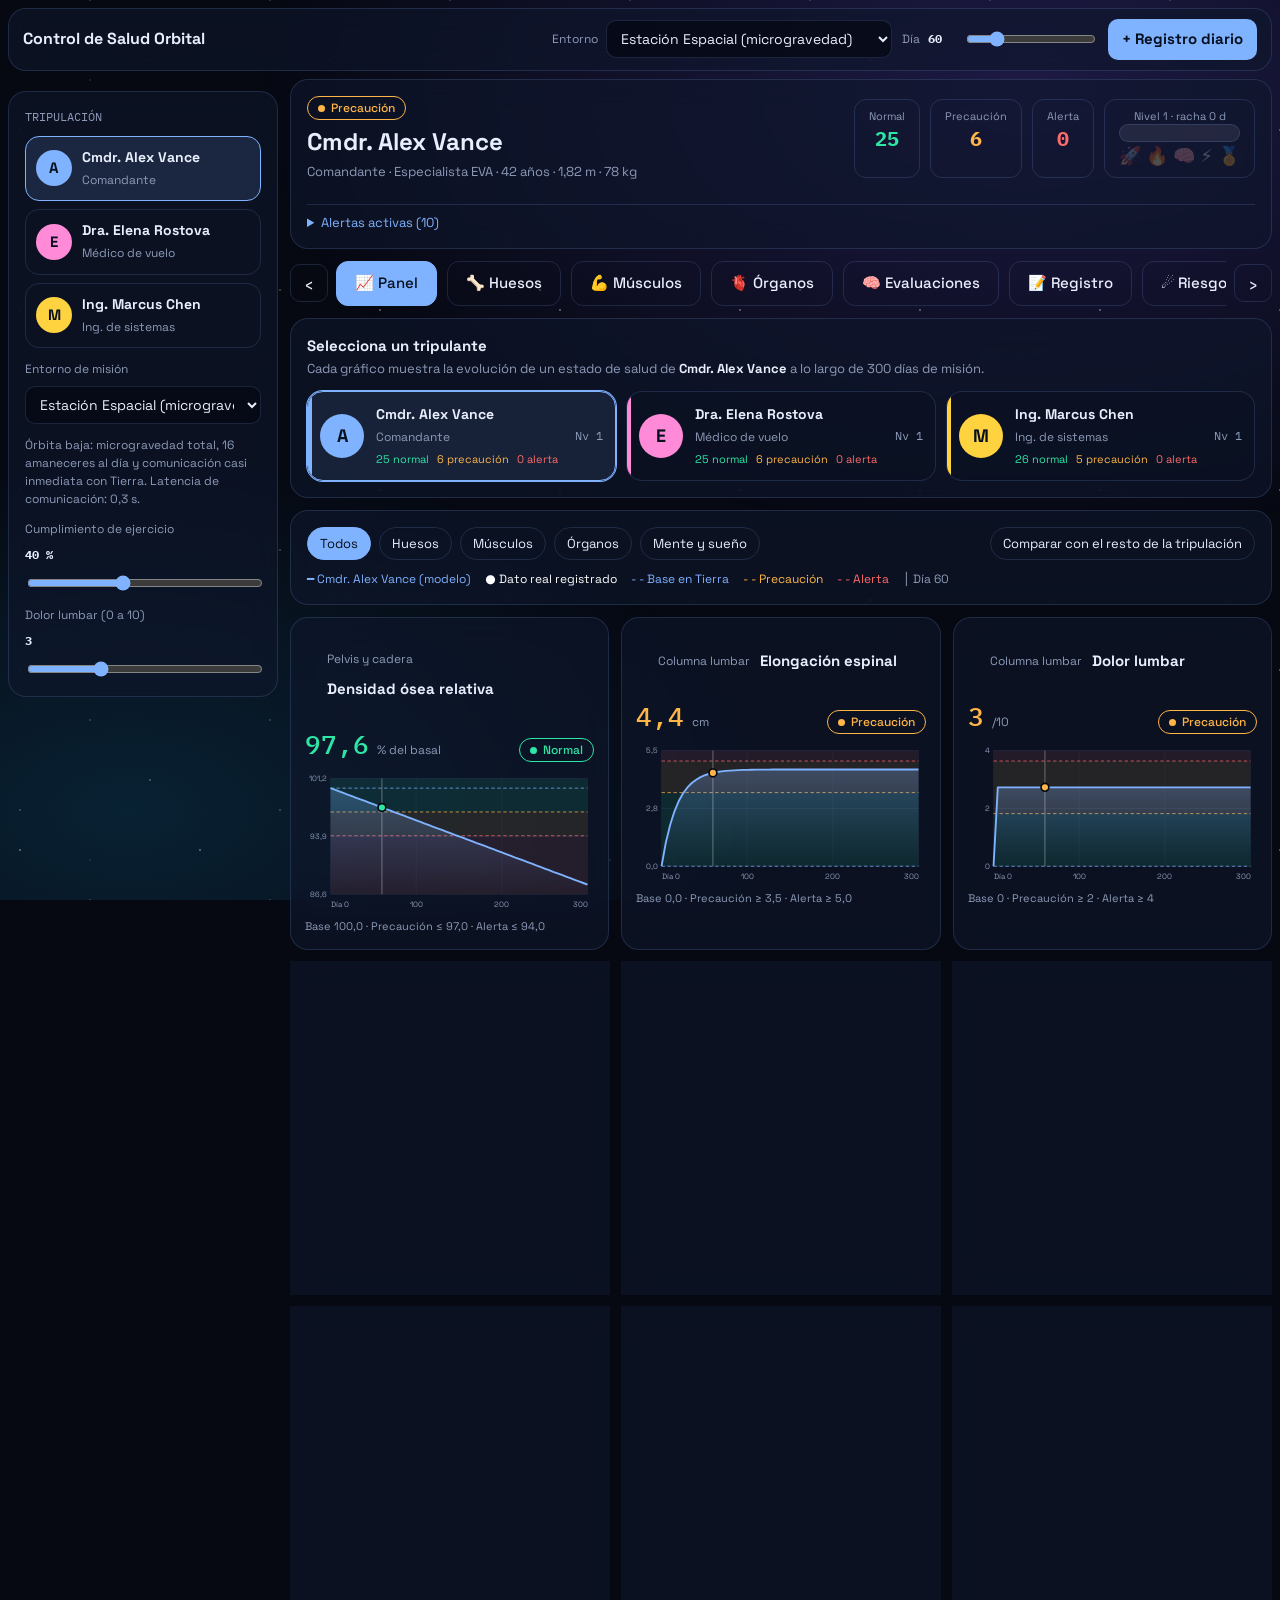
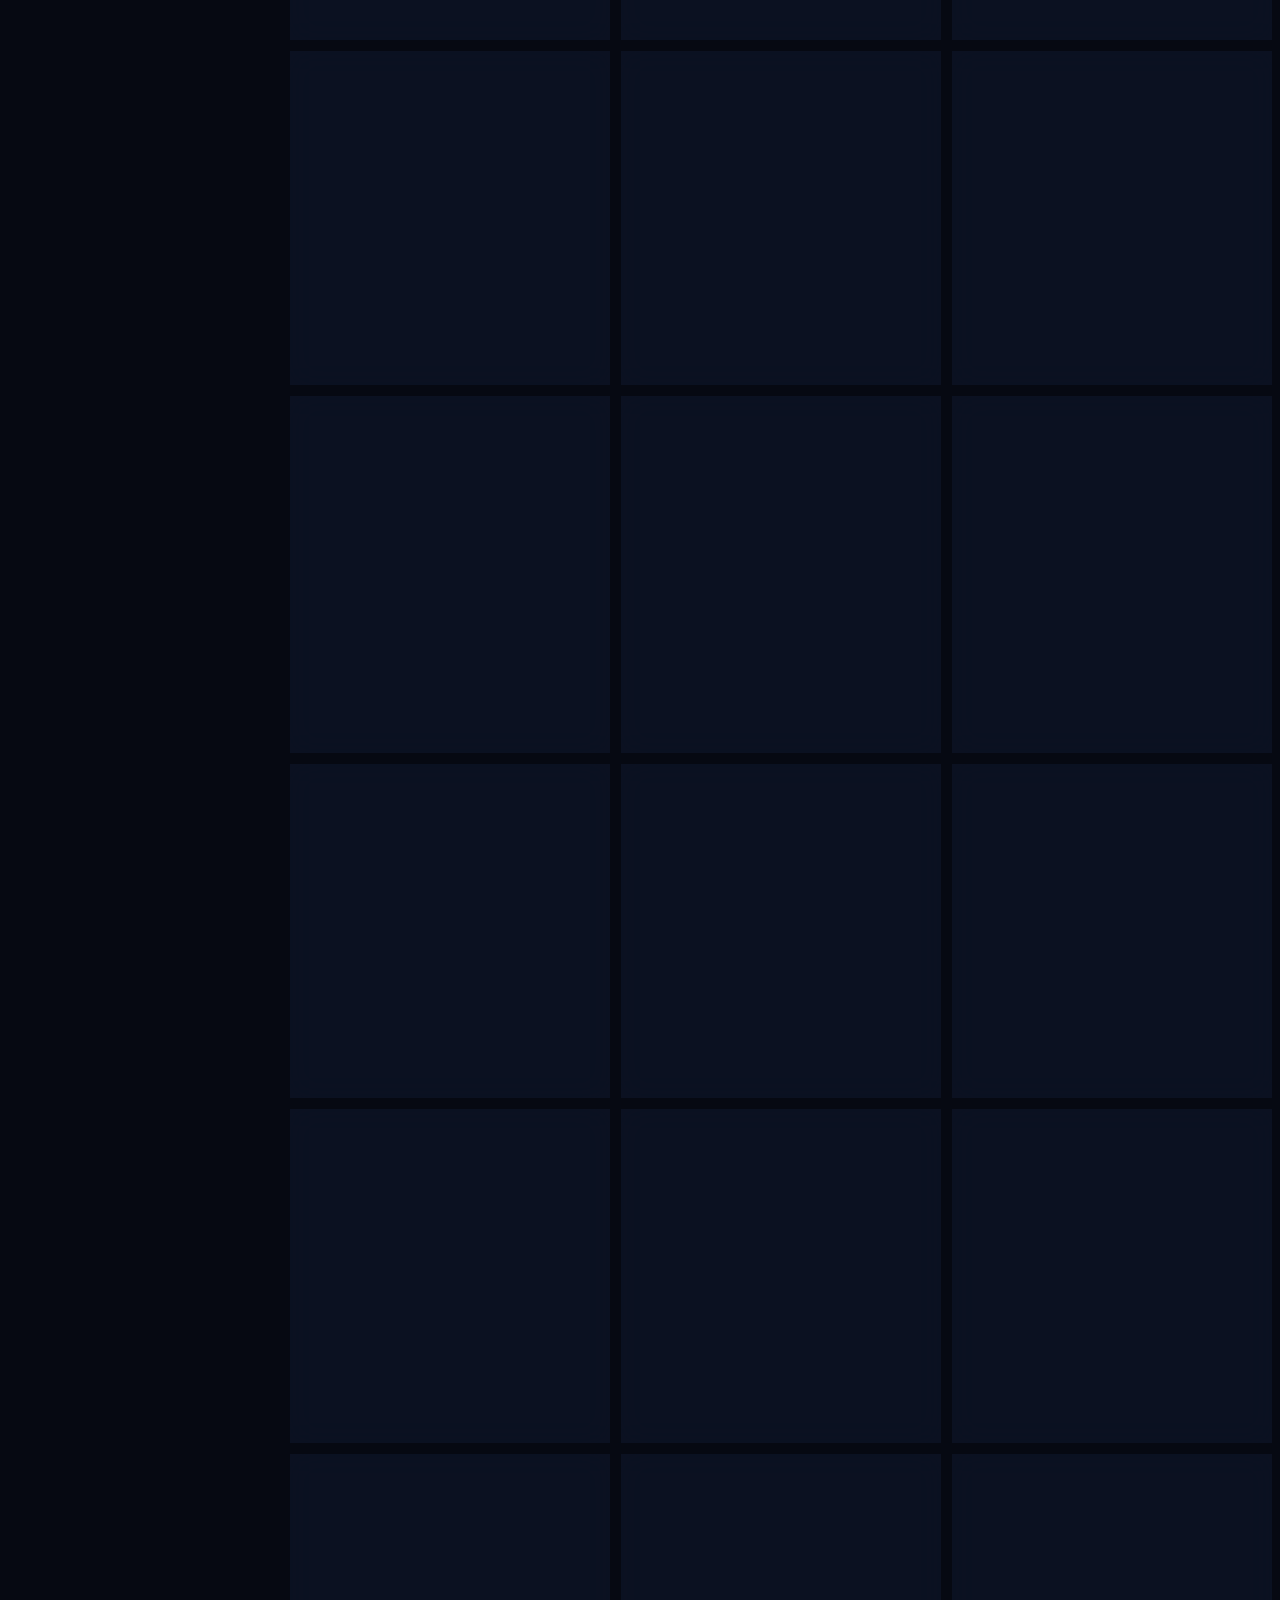
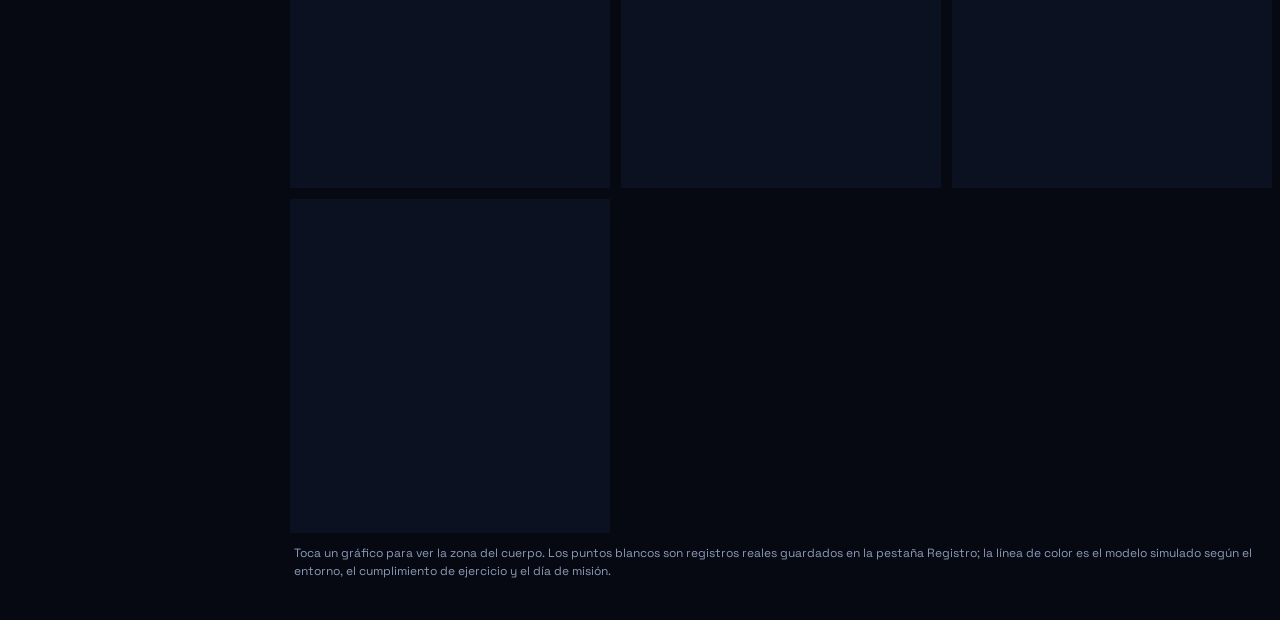
==== index.html @ 80467d0b "Primera versión de mi web" ====
<!DOCTYPE html>
<html lang="es"><head><meta charset="UTF-8">
<meta name="viewport" content="width=device-width, initial-scale=1, viewport-fit=cover">
<title>Control de Salud Orbital</title>
<link href="https://fonts.googleapis.com/css2?family=Space+Grotesk:wght@400;500;700&family=IBM+Plex+Mono:wght@400;500&display=swap" rel="stylesheet">
<link rel="stylesheet" href="styles.css">
</head><body>
<div class="sky"><i></i><i></i></div><div id="tip" class="mono"></div><div id="toast"></div>
<header class="g"><button class="ib hb" id="hb" aria-label="Abrir tripulación">☰</button><h1>Control de Salud Orbital</h1>
<label class="ctl xs">Entorno<select id="env"></select></label>
<label class="ctl">Día <b id="dd" class="mono" style="color:var(--tx);min-width:28px"></b><input type="range" id="day" min="0" max="300" aria-label="Día de misión"></label>
<button class="btn" id="log">+ Registro diario</button></header>
<div id="scrim"></div>
<div class="app"><aside id="drawer" class="g"><div class="mono" style="color:var(--mu);font-size:12px;margin-bottom:10px">TRIPULACIÓN</div><div id="crew"></div>
<label class="ctl" style="display:grid;margin-top:12px">Entorno de misión<select id="env2"></select></label>
<p id="envnote" style="font-size:12px;color:var(--mu)"></p>
<label class="ctl" style="display:grid;margin-top:8px">Cumplimiento de ejercicio <b id="adho" class="mono" style="color:var(--tx)"></b><input type="range" id="adh" min="0" max="100" step="5" style="width:100%"></label>
<label class="ctl" style="display:grid;margin-top:12px">Dolor lumbar (0 a 10) <b id="vaso" class="mono" style="color:var(--tx)"></b><input type="range" id="vas" min="0" max="10" step="1" style="width:100%"></label></aside>
<main class="main" style="display:grid;gap:12px"><section class="g hero" id="hero"></section>
<div class="rw"><button class="ib" data-r="tabs" data-d="-1" aria-label="Anterior">‹</button><div class="rail" id="tabs"></div><button class="ib" data-r="tabs" data-d="1" aria-label="Siguiente">›</button></div>
<div class="stage" id="stage"></div></main></div>
<dialog id="dlg"><div id="dbody"></div></dialog>
<script src="clinicalconfig.js"></script><script src="anatomy.js"></script><script src="apps.js"></script>
</body></html>
---- styles.css ----
:root{--bg:#060912;--glass:rgba(16,24,44,.62);--line:rgba(140,180,255,.16);--tx:#e8eefc;--mu:#8d9bb8;--ac:#7fb2ff;--ok:#2ee6a6;--warn:#ffb547;--bad:#ff6b6b;color-scheme:dark;box-sizing:border-box;padding-top:env(safe-area-inset-top,0px);padding-bottom:env(safe-area-inset-bottom,0px)}
*{box-sizing:border-box}html{scroll-padding-top:env(safe-area-inset-top,0px)}
body{margin:0;background:var(--bg);color:var(--tx);font:400 15px/1.5 'Space Grotesk',system-ui,sans-serif;min-height:100vh}
.mono{font-family:'IBM Plex Mono',ui-monospace,monospace}
.sky{position:fixed;inset:0;z-index:0;pointer-events:none;background:radial-gradient(60% 50% at 80% 10%,rgba(90,70,200,.28),transparent),radial-gradient(50% 40% at 10% 90%,rgba(20,120,170,.22),transparent)}
.sky i{position:absolute;inset:-260px 0 0;background-image:radial-gradient(1.5px 1.5px at 20px 30px,#fff,transparent),radial-gradient(1px 1px at 90px 80px,#cfe0ff,transparent),radial-gradient(1.2px 1.2px at 150px 140px,#fff,transparent);background-size:180px 180px;opacity:.55;animation:drift 90s linear infinite}
.sky i+i{background-size:260px 260px;opacity:.35;animation-duration:150s}@keyframes drift{to{transform:translateY(260px)}}
.g{background:var(--glass);border:1px solid var(--line);border-radius:18px;backdrop-filter:blur(14px);-webkit-backdrop-filter:blur(14px)}
header{position:sticky;top:env(safe-area-inset-top,0px);z-index:30;display:flex;flex-wrap:wrap;gap:10px;align-items:center;padding:10px 14px;margin:8px;border-radius:16px}
header h1{font-size:16px;margin:0;font-weight:700;flex:1;min-width:140px}
.ctl{display:flex;align-items:center;gap:8px;font-size:12px;color:var(--mu)}
select,input,textarea{background:rgba(5,8,18,.7);color:var(--tx);border:1px solid var(--line);border-radius:10px;padding:8px 10px;font:inherit;font-size:14px;min-width:0}
select:focus,input:focus,textarea:focus,button:focus-visible,summary:focus-visible,.z:focus-visible{outline:2px solid var(--ac);outline-offset:2px}
input[type=range]{padding:0;accent-color:var(--ac);width:130px}button{font:inherit;color:var(--tx);cursor:pointer}
.btn{background:var(--ac);color:#06101f;border:0;border-radius:10px;padding:9px 14px;font-weight:700}.btn.o{background:transparent;color:var(--tx);border:1px solid var(--line)}.btn.sm{padding:5px 10px;font-size:13px}
.ib{background:transparent;border:1px solid var(--line);border-radius:10px;width:38px;height:38px;font-size:18px}
.app{position:relative;z-index:1;max-width:1320px;margin:0 auto;padding:0 8px 40px;display:grid;gap:12px}
#drawer{position:fixed;z-index:40;inset:0 auto 0 0;width:290px;max-width:86vw;transform:translateX(-105%);transition:transform .3s;padding:16px;border-radius:0 18px 18px 0;background:rgba(8,12,26,.95);overflow:auto}
#drawer.open{transform:none}#scrim{position:fixed;inset:0;z-index:35;background:rgba(0,0,0,.55);display:none}#scrim.on{display:block}
.crew{display:flex;gap:10px;align-items:center;width:100%;text-align:left;padding:10px;margin-bottom:8px;border-radius:14px;background:transparent;border:1px solid var(--line)}.crew.on{background:rgba(127,178,255,.14);border-color:var(--ac)}.crew b{display:block;font-size:14px}.crew span{font-size:12px;color:var(--mu)}
.av{width:36px;height:36px;border-radius:50%;display:grid;place-items:center;background:linear-gradient(135deg,#2b4fa8,#6a4fd8);font-weight:700;flex:none}
.hero{padding:16px;display:flex;flex-wrap:wrap;gap:14px;justify-content:space-between;align-items:center}.hero h2{margin:4px 0 2px;font-size:24px}.hero p{margin:0;color:var(--mu);font-size:13px}
.kp{display:flex;gap:10px;flex-wrap:wrap}.kp div{padding:8px 14px;border-radius:12px;border:1px solid var(--line);text-align:center}.kp small{display:block;color:var(--mu);font-size:11px}.kp b{font-size:20px}
.xp{height:6px;border-radius:9px;background:rgba(255,255,255,.08);overflow:hidden;min-width:120px}.xp i{display:block;height:100%;background:linear-gradient(90deg,#7fb2ff,#9b6bff)}
.bd{display:inline-flex;align-items:center;gap:6px;font-size:12px;padding:2px 10px;border-radius:99px;border:1px solid currentColor;font-weight:500}.bd:before{content:"";width:7px;height:7px;border-radius:50%;background:currentColor}
.t0{color:var(--ok)}.t1{color:var(--warn)}.t2{color:var(--bad)}.t3{color:#7b869e}
.rail{display:flex;gap:10px;overflow-x:auto;scroll-snap-type:x mandatory;scrollbar-width:none;-webkit-overflow-scrolling:touch}.rail::-webkit-scrollbar{display:none}.rail>*{scroll-snap-align:start;flex:none}
.rw{display:flex;align-items:center;gap:8px}.rw .rail{flex:1}.rw .ib{display:none}@media(min-width:900px){.rw .ib{display:block}}
.tab{padding:10px 18px;border-radius:12px;border:1px solid var(--line);background:transparent;font-weight:500;white-space:nowrap}.tab.on{background:var(--ac);color:#06101f;border-color:var(--ac)}
.stage{display:grid;gap:12px}.stage.anim>*{animation:in .4s ease}@keyframes in{from{opacity:0;transform:translateY(8px)}}
.pn{padding:16px}.svgw{display:grid;place-items:center;border-radius:14px;min-height:380px;position:relative}
svg.body{width:100%;max-width:270px;height:auto}.sil-a *{fill:none;stroke:#9ec5ff;stroke-opacity:.6;stroke-width:3;stroke-linejoin:round}.sil-b *{fill:#0a1128;stroke:none}.sil-c *{fill:url(#bs);fill-opacity:.26;stroke:none}
.gh{pointer-events:none}.gh .f{fill:rgba(190,215,255,.07);stroke:rgba(190,215,255,.2);stroke-width:.6}.gh .s{fill:none;stroke:rgba(190,215,255,.18)}.gh .d,.gh .k{fill:none;stroke:none}
.rings circle{fill:none;stroke:rgba(127,178,255,.14);stroke-dasharray:2 5}.scan{fill:rgba(127,178,255,.35);animation:scan 5s linear infinite}@keyframes scan{from{transform:translateY(0)}to{transform:translateY(470px)}}
.z{cursor:pointer;transition:color .4s,filter .4s}.z .f{fill:currentColor;fill-opacity:.62;stroke:rgba(5,8,18,.55);stroke-width:.7}.z .s{fill:none;stroke:currentColor;stroke-width:2.4;stroke-linecap:round;stroke-opacity:.9}.z .d{fill:none;stroke:rgba(5,8,18,.6);stroke-width:.9;stroke-linecap:round;pointer-events:none}.z .k{fill:#060912;fill-opacity:.85;pointer-events:none}
.z.s0{color:var(--ok);filter:drop-shadow(0 0 3px rgba(46,230,166,.6))}.z.s1{color:var(--warn);filter:drop-shadow(0 0 3px rgba(255,181,71,.7))}.z.s2{color:var(--bad);filter:drop-shadow(0 0 4px rgba(255,107,107,.85))}.z.s3{color:#6d788f;filter:none}
.z.sel .f{stroke:#fff;stroke-width:1.2;fill-opacity:.88}.z.sel{filter:drop-shadow(0 0 2px #fff) drop-shadow(0 0 7px currentColor)}.z:hover{opacity:.82}
#tip{position:fixed;z-index:60;pointer-events:none;padding:6px 10px;border-radius:10px;font-size:12px;background:rgba(5,8,18,.95);border:1px solid var(--line);display:none;white-space:nowrap}
.card{width:240px;padding:14px;border-radius:16px;border:1px solid var(--line);background:rgba(10,16,32,.55);text-align:left;display:block}.card.sel{border-color:var(--ac);box-shadow:0 0 0 1px var(--ac)}.card small{color:var(--mu)}.card .v{font-size:24px;font-weight:700;margin:4px 0}.card .v em{font-style:normal;font-size:12px;color:var(--mu);font-weight:400}
.bar{height:6px;border-radius:9px;background:rgba(255,255,255,.08);overflow:hidden;margin:8px 0}.bar i{display:block;height:100%;border-radius:9px;background:currentColor;transition:width .5s}
.src{font-size:11px;padding:1px 8px;border-radius:6px;background:rgba(127,178,255,.15);color:var(--ac);font-style:normal}.src.r{background:var(--ac);color:#06101f;font-weight:700}
details{border-top:1px solid var(--line);padding-top:8px;margin-top:8px}summary{cursor:pointer;color:var(--ac);font-size:13px}details p{color:var(--mu);font-size:13px;margin:6px 0}
.lg{display:flex;gap:14px;flex-wrap:wrap;font-size:12px;color:var(--mu);margin-top:4px}
.pl{display:grid;gap:6px;margin:8px 0}.pr{display:grid;grid-template-columns:1fr auto;gap:2px 10px;text-align:left;padding:8px 10px;border-radius:10px;border:1px solid var(--line);background:transparent;font-size:13px}.pr.on{border-color:var(--ac);background:rgba(127,178,255,.1)}.pr>span:last-child{grid-column:1/-1}.pr em{font-style:normal;font-size:11px;color:var(--mu)}
.two{display:grid;gap:12px}@media(min-width:900px){.app{grid-template-columns:270px 1fr}#drawer{position:sticky;top:90px;transform:none;width:auto;max-width:none;border-radius:18px;background:var(--glass);align-self:start}.hb,#scrim{display:none!important}.main{grid-column:2}.two.fig{grid-template-columns:320px 1fr}}
@media(max-width:899px){.xs{display:none}}
dialog{border:1px solid var(--line);border-radius:18px;background:#0a1020;color:var(--tx);padding:18px;width:min(620px,94vw);max-height:92vh}dialog::backdrop{background:rgba(0,0,0,.7)}
.fg{display:grid;grid-template-columns:1fr 1fr;gap:10px}.fg label{font-size:12px;color:var(--mu);display:grid;gap:4px}.w{grid-column:1/-1}
.row{display:flex;gap:8px;flex-wrap:wrap;align-items:center}.chip{padding:6px 12px;border-radius:99px;border:1px solid var(--line);background:transparent;font-size:13px}.chip.on{background:var(--ac);color:#06101f;border-color:var(--ac)}
.sw{display:grid;grid-template-columns:repeat(5,1fr);gap:8px;margin:12px 0}.sw button{aspect-ratio:1;border-radius:14px;border:2px solid transparent;font-weight:700;color:#06101f}
.big{min-height:170px;border-radius:18px;display:grid;place-items:center;text-align:center;font-size:28px;font-weight:700;user-select:none;touch-action:manipulation;padding:12px}
table.tb{width:100%;border-collapse:collapse;font-size:12px}.tb td,.tb th{padding:6px 8px;border-top:1px solid var(--line);text-align:left;vertical-align:top}.tb th{color:var(--mu);font-weight:500}
.alert{padding:8px 12px;border-radius:12px;border:1px solid currentColor;margin:8px 0;font-size:13px}
#toast{position:fixed;left:50%;bottom:calc(20px + env(safe-area-inset-bottom,0px));transform:translateX(-50%);background:var(--ok);color:#042;padding:8px 16px;border-radius:99px;font-weight:700;opacity:0;transition:opacity .3s;z-index:70;pointer-events:none}#toast.on{opacity:1}
a{color:var(--ac)}@media(prefers-reduced-motion:reduce){*{animation:none!important;transition:none!important}}
/* ---- panel: selector de tripulante y cuadrícula de gráficos ---- */
.ccw{display:grid;gap:10px;margin-top:12px;grid-template-columns:repeat(auto-fit,minmax(240px,1fr))}
.cc{display:flex;align-items:center;gap:12px;text-align:left;padding:12px;border-radius:16px;border:1px solid var(--line);background:rgba(10,16,32,.5);position:relative;overflow:hidden}
.cc:before{content:"";position:absolute;left:0;top:0;bottom:0;width:4px;background:var(--cc)}
.cc.on{border-color:var(--cc);background:rgba(127,178,255,.1);box-shadow:0 0 0 1px var(--cc)}
.cc .av{width:44px;height:44px;font-size:18px}.ci{flex:1;min-width:0}.ci b{display:block;font-size:14px}.ci>span{font-size:12px;color:var(--mu)}
.mini{display:flex;gap:8px;flex-wrap:wrap;margin-top:4px}.mini i{font-style:normal;font-size:11px}.lv{font-size:12px;color:var(--mu)}
.cg{display:grid;gap:12px;grid-template-columns:repeat(auto-fill,minmax(300px,1fr))}
.gc{background:var(--glass);border:1px solid var(--line);border-radius:18px;padding:14px;cursor:pointer;backdrop-filter:blur(14px);-webkit-backdrop-filter:blur(14px);display:grid;gap:6px;align-content:start;transition:border-color .2s}
.gc:hover,.gc:focus-visible{border-color:var(--ac)}.gc header small{display:block;color:var(--mu);font-size:12px}.gc header b{font-size:15px}
.gv{display:flex;align-items:baseline;gap:8px;flex-wrap:wrap}.gv .mono{font-size:26px;font-weight:500}.gv em{font-style:normal;font-size:12px;color:var(--mu)}.gv .bd{margin-left:auto}
.gc footer{display:flex;justify-content:space-between;gap:8px;font-size:11px;color:var(--mu);flex-wrap:wrap}
/* ---- registro por zona ---- */
.rf{display:block;font-size:11px;color:var(--mu);margin-top:2px}.rf .bd{font-size:10px;padding:0 7px}
.zc{display:inline-flex;align-items:center;gap:6px;font-size:12px}.zc i{font-style:normal}
.tb tr.cur td{background:rgba(127,178,255,.1)}.tb .chip{padding:2px 10px;font-size:12px}
#regform .fg label{align-content:start}
@media(max-width:560px){.fg{grid-template-columns:1fr}.cg{grid-template-columns:1fr}}

.app>*,.main>*,.rw .rail{min-width:0}.main{min-width:0}.gc,.cc{min-width:0}
.two>*{min-width:0}@media(min-width:900px){.two.fig{grid-template-columns:320px minmax(0,1fr)}}
.stage,.main{grid-template-columns:minmax(0,1fr)}.stage>*{min-width:0}
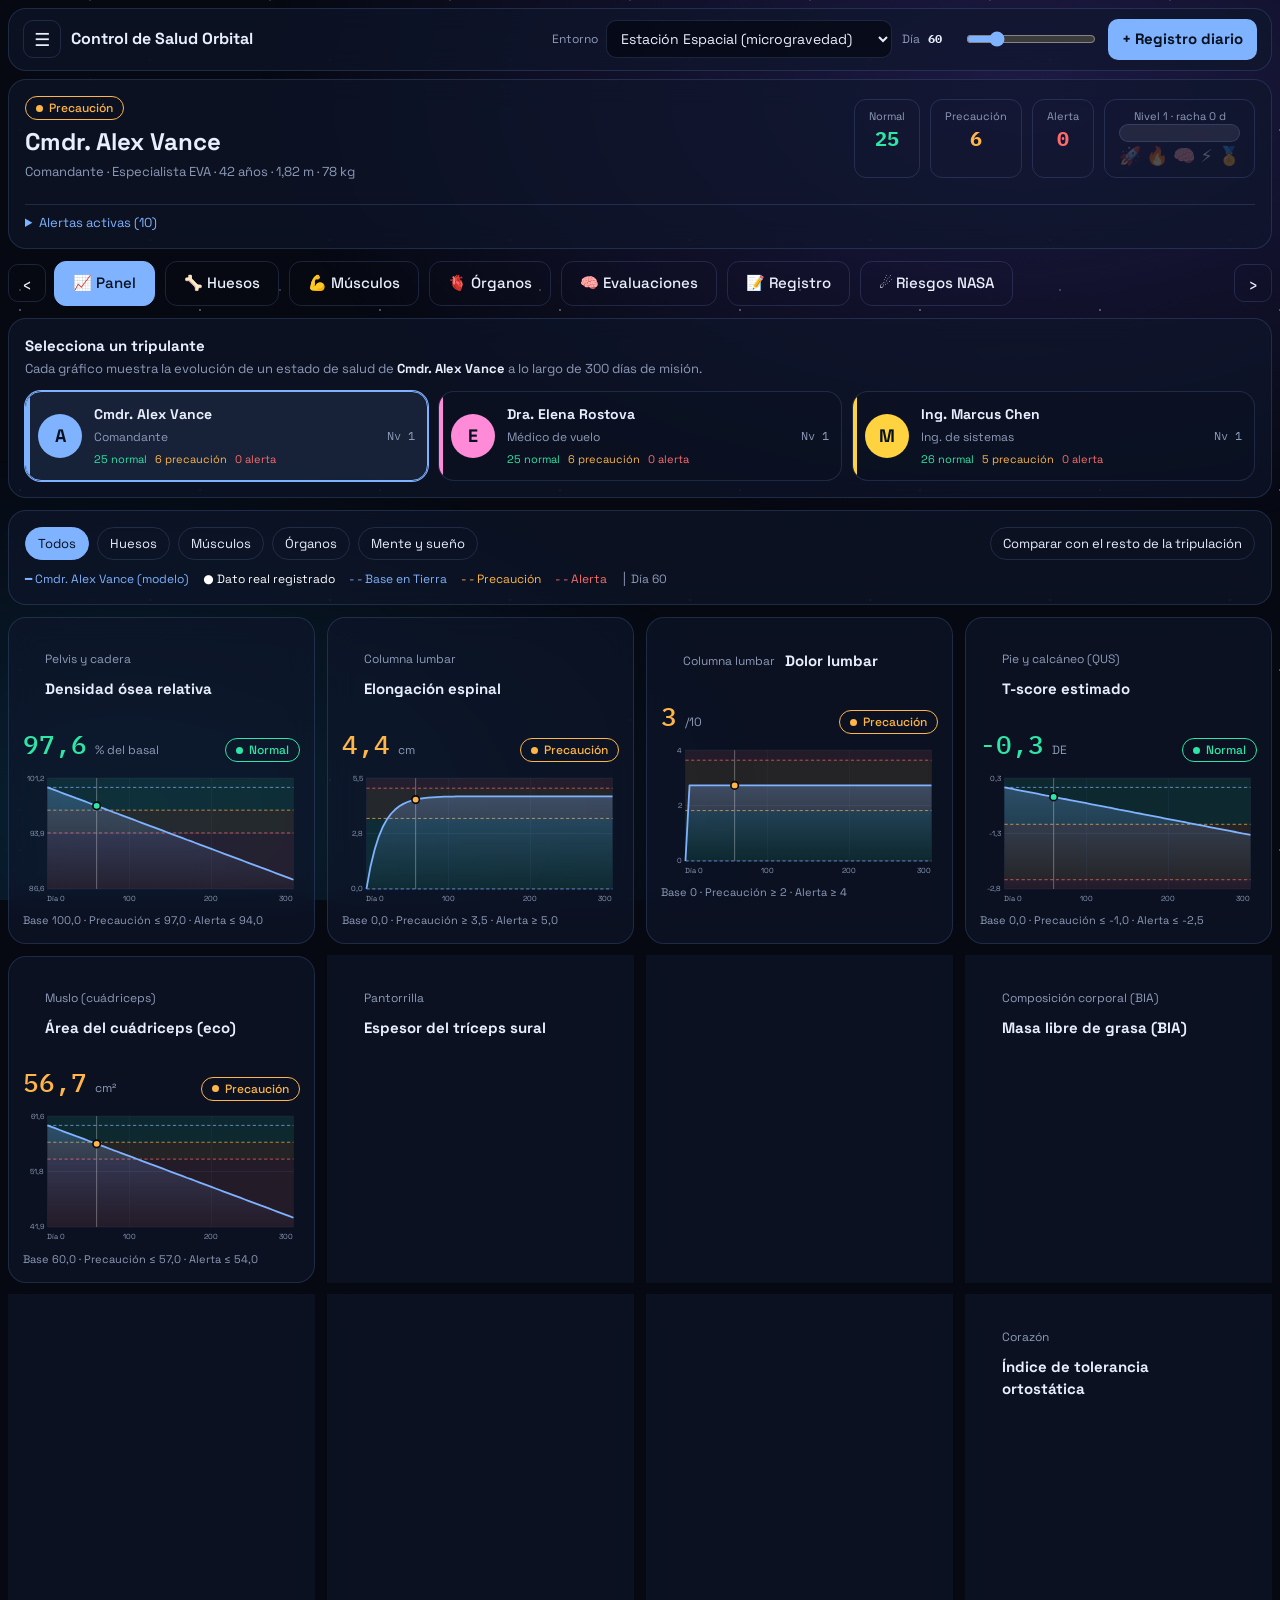
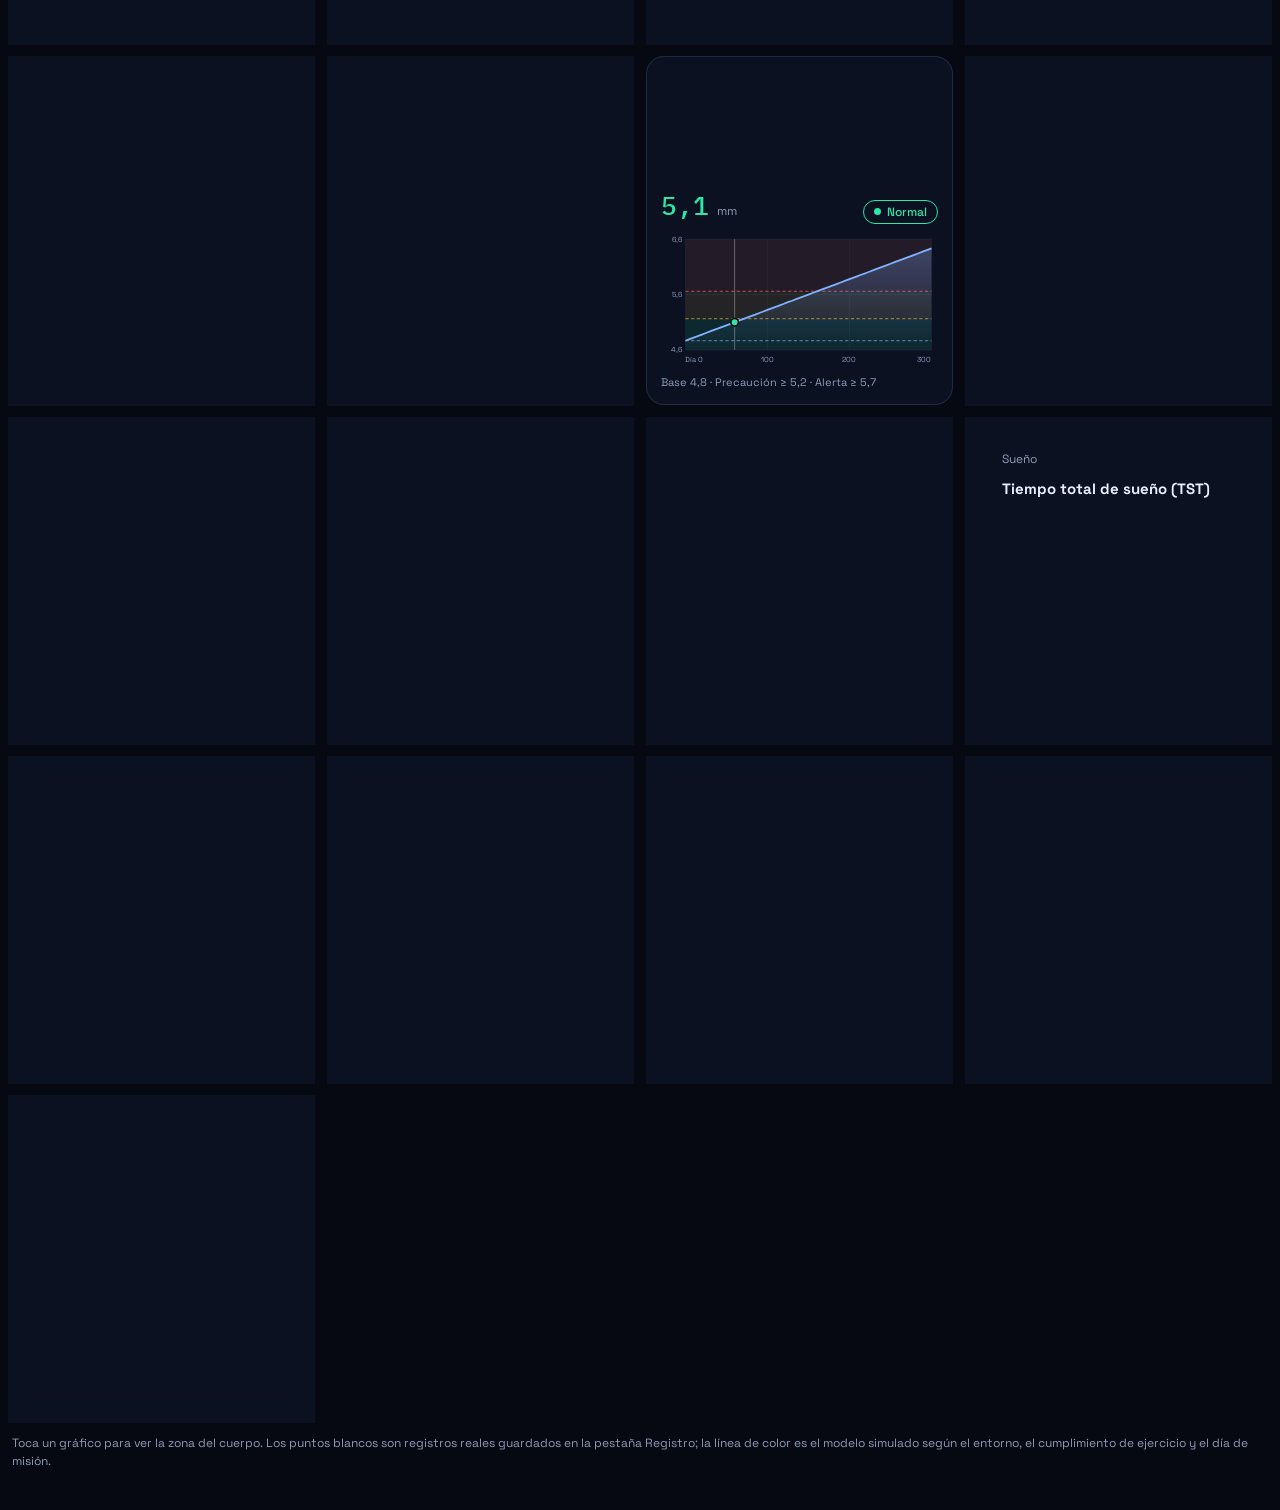
==== commit 9d26de10: "Add files via upload" ====
--- a/index.html
+++ b/index.html
@@ -6,12 +6,12 @@
 <link rel="stylesheet" href="styles.css">
 </head><body>
 <div class="sky"><i></i><i></i></div><div id="tip" class="mono"></div><div id="toast"></div>
-<header class="g"><button class="ib hb" id="hb" aria-label="Abrir tripulación">☰</button><h1>Control de Salud Orbital</h1>
+<header class="g"><button class="ib hb" id="hb" aria-label="Abrir menú de navegación" aria-expanded="false" aria-controls="drawer">☰</button><h1>Control de Salud Orbital</h1>
 <label class="ctl xs">Entorno<select id="env"></select></label>
 <label class="ctl">Día <b id="dd" class="mono" style="color:var(--tx);min-width:28px"></b><input type="range" id="day" min="0" max="300" aria-label="Día de misión"></label>
 <button class="btn" id="log">+ Registro diario</button></header>
 <div id="scrim"></div>
-<div class="app"><aside id="drawer" class="g"><div class="mono" style="color:var(--mu);font-size:12px;margin-bottom:10px">TRIPULACIÓN</div><div id="crew"></div>
+<div class="app"><aside id="drawer" class="g" aria-label="Menú de navegación"><div class="dh"><b class="mono">NAVEGACIÓN</b><button class="ib" id="dx" aria-label="Cerrar menú">✕</button></div><div class="mono sec">TRIPULACIÓN</div><div id="crew"></div><div class="mono sec">SECCIONES</div><nav id="nav" aria-label="Secciones de evaluación"></nav><div class="mono sec">SIMULACIÓN</div>
 <label class="ctl" style="display:grid;margin-top:12px">Entorno de misión<select id="env2"></select></label>
 <p id="envnote" style="font-size:12px;color:var(--mu)"></p>
 <label class="ctl" style="display:grid;margin-top:8px">Cumplimiento de ejercicio <b id="adho" class="mono" style="color:var(--tx)"></b><input type="range" id="adh" min="0" max="100" step="5" style="width:100%"></label>
@@ -20,5 +20,5 @@
 <div class="rw"><button class="ib" data-r="tabs" data-d="-1" aria-label="Anterior">‹</button><div class="rail" id="tabs"></div><button class="ib" data-r="tabs" data-d="1" aria-label="Siguiente">›</button></div>
 <div class="stage" id="stage"></div></main></div>
 <dialog id="dlg"><div id="dbody"></div></dialog>
-<script src="clinicalconfig.js"></script><script src="anatomy.js"></script><script src="apps.js"></script>
+<script src="clinicalconfig.js"></script><script src="anatomy.js"></script><script src="apps.js"></script><script src="nav.js"></script>
 </body></html>
--- a/styles.css
+++ b/styles.css
@@ -15,7 +15,7 @@
 .btn{background:var(--ac);color:#06101f;border:0;border-radius:10px;padding:9px 14px;font-weight:700}.btn.o{background:transparent;color:var(--tx);border:1px solid var(--line)}.btn.sm{padding:5px 10px;font-size:13px}
 .ib{background:transparent;border:1px solid var(--line);border-radius:10px;width:38px;height:38px;font-size:18px}
 .app{position:relative;z-index:1;max-width:1320px;margin:0 auto;padding:0 8px 40px;display:grid;gap:12px}
-#drawer{position:fixed;z-index:40;inset:0 auto 0 0;width:290px;max-width:86vw;transform:translateX(-105%);transition:transform .3s;padding:16px;border-radius:0 18px 18px 0;background:rgba(8,12,26,.95);overflow:auto}
+#drawer{position:fixed;z-index:40;inset:0 auto 0 0;width:340px;max-width:90vw;overscroll-behavior:contain;transform:translateX(-105%);transition:transform .3s;padding:16px;border-radius:0 18px 18px 0;background:rgba(8,12,26,.95);overflow:auto}
 #drawer.open{transform:none}#scrim{position:fixed;inset:0;z-index:35;background:rgba(0,0,0,.55);display:none}#scrim.on{display:block}
 .crew{display:flex;gap:10px;align-items:center;width:100%;text-align:left;padding:10px;margin-bottom:8px;border-radius:14px;background:transparent;border:1px solid var(--line)}.crew.on{background:rgba(127,178,255,.14);border-color:var(--ac)}.crew b{display:block;font-size:14px}.crew span{font-size:12px;color:var(--mu)}
 .av{width:36px;height:36px;border-radius:50%;display:grid;place-items:center;background:linear-gradient(135deg,#2b4fa8,#6a4fd8);font-weight:700;flex:none}
@@ -42,7 +42,7 @@
 details{border-top:1px solid var(--line);padding-top:8px;margin-top:8px}summary{cursor:pointer;color:var(--ac);font-size:13px}details p{color:var(--mu);font-size:13px;margin:6px 0}
 .lg{display:flex;gap:14px;flex-wrap:wrap;font-size:12px;color:var(--mu);margin-top:4px}
 .pl{display:grid;gap:6px;margin:8px 0}.pr{display:grid;grid-template-columns:1fr auto;gap:2px 10px;text-align:left;padding:8px 10px;border-radius:10px;border:1px solid var(--line);background:transparent;font-size:13px}.pr.on{border-color:var(--ac);background:rgba(127,178,255,.1)}.pr>span:last-child{grid-column:1/-1}.pr em{font-style:normal;font-size:11px;color:var(--mu)}
-.two{display:grid;gap:12px}@media(min-width:900px){.app{grid-template-columns:270px 1fr}#drawer{position:sticky;top:90px;transform:none;width:auto;max-width:none;border-radius:18px;background:var(--glass);align-self:start}.hb,#scrim{display:none!important}.main{grid-column:2}.two.fig{grid-template-columns:320px 1fr}}
+.two{display:grid;gap:12px}@media(min-width:900px){.two.fig{grid-template-columns:320px 1fr}}
 @media(max-width:899px){.xs{display:none}}
 dialog{border:1px solid var(--line);border-radius:18px;background:#0a1020;color:var(--tx);padding:18px;width:min(620px,94vw);max-height:92vh}dialog::backdrop{background:rgba(0,0,0,.7)}
 .fg{display:grid;grid-template-columns:1fr 1fr;gap:10px}.fg label{font-size:12px;color:var(--mu);display:grid;gap:4px}.w{grid-column:1/-1}
@@ -75,3 +75,15 @@
 .app>*,.main>*,.rw .rail{min-width:0}.main{min-width:0}.gc,.cc{min-width:0}
 .two>*{min-width:0}@media(min-width:900px){.two.fig{grid-template-columns:320px minmax(0,1fr)}}
 .stage,.main{grid-template-columns:minmax(0,1fr)}.stage>*{min-width:0}
+
+/* ---- vistas (v-if), drawer jerárquico y navegación ---- */
+.view{display:grid;gap:12px;min-width:0}.view [id],#insp,#regform{scroll-margin-top:calc(env(safe-area-inset-top,0px) + 96px)}
+html.lock{overflow:hidden}#drawer[inert]{visibility:hidden;transition:transform .3s,visibility 0s .3s}
+.dh{display:flex;justify-content:space-between;align-items:center;margin-bottom:4px}.dh b{color:var(--mu);font-size:12px;letter-spacing:.08em}
+.sec{color:var(--mu);font-size:12px;margin:14px 0 8px;letter-spacing:.08em}
+#nav{display:grid;gap:6px}.ng{border:1px solid var(--line);border-radius:14px;overflow:hidden}.ng.cur{border-color:var(--ac)}
+.ngh{display:flex;align-items:center;gap:10px;width:100%;min-height:46px;padding:8px 12px;background:transparent;border:0;text-align:left}
+.ngh b{flex:1;font-size:14px;font-weight:500}.ngh em{font-style:normal;color:var(--mu);transition:transform .2s}.ng.open .ngh em{transform:rotate(90deg)}
+.ng ul{list-style:none;margin:0;padding:0 6px 6px;display:none}.ng.open ul{display:grid;gap:2px}
+.nl{display:flex;justify-content:space-between;align-items:center;gap:8px;width:100%;min-height:42px;padding:8px 12px;border:0;border-radius:10px;background:transparent;text-align:left;font-size:13px}
+.nl:hover{background:rgba(127,178,255,.08)}.nl.on{background:rgba(127,178,255,.18);box-shadow:inset 2px 0 var(--ac)}.nl i,.ngh i{font-style:normal;font-size:10px}
